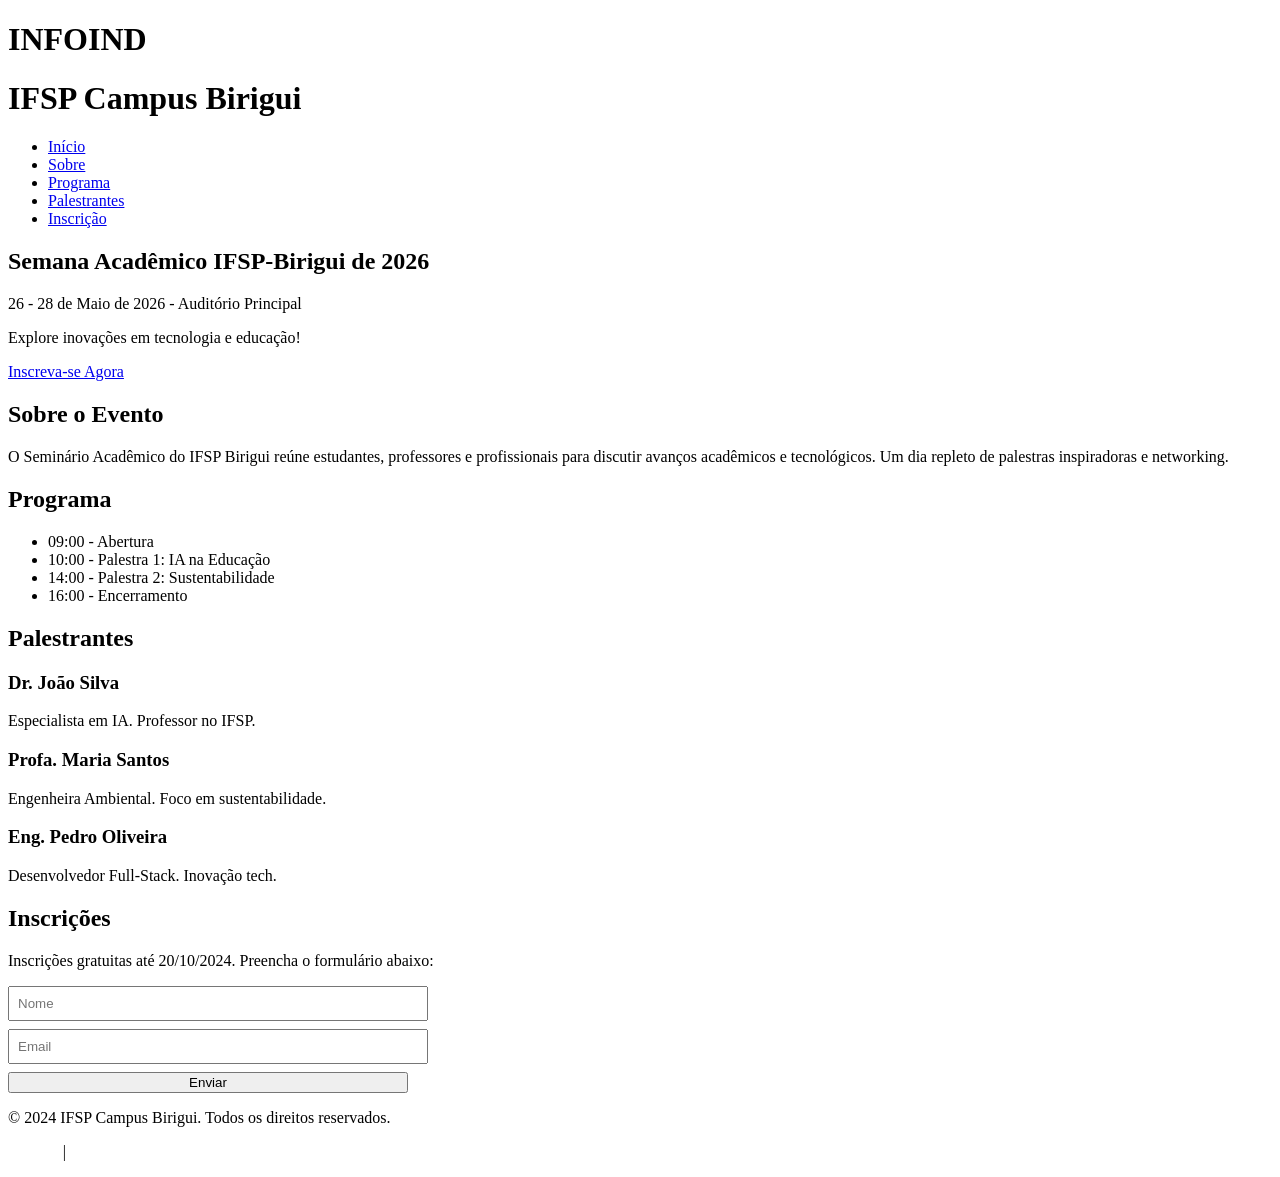
==== index.html @ 5d04b481 "Arquivo1" ====
<!DOCTYPE html>
<html lang="pt-BR">
<head>
    <meta charset="UTF-8">
    <meta name="viewport" content="width=device-width, initial-scale=1.0">
    <title>Seminário Acadêmico IFSP Birigui 2024</title>
    
</head>
<body>
    <header>
        <h1>INFOIND</h1>
        <h1>IFSP Campus Birigui</h1>
        <nav>
            <ul>
                <li><a href="#info">Início</a></li>
                <li><a href="#sobre">Sobre</a></li>
                <li><a href="#programa">Programa</a></li>
                <li><a href="#palestrantes">Palestrantes</a></li>
                <li><a href="#inscricao">Inscrição</a></li>
            </ul>
        </nav>
    </header>

    <main>
        <section id="info">
            <h1>Semana Acadêmico IFSP-Birigui de 2026</h1>
            <p>26 - 28 de Maio de 2026 - Auditório Principal</p>
            <p>Explore inovações em tecnologia e educação!</p>
            <a href="#inscricao" class="btn">Inscreva-se Agora</a>
        </section>

        <section id="sobre">
            <h2>Sobre o Evento</h2>
            <p>O Seminário Acadêmico do IFSP Birigui reúne estudantes, professores e profissionais para discutir avanços acadêmicos e tecnológicos. Um dia repleto de palestras inspiradoras e networking.</p>
        </section>

        <section id="programa">
            <h2>Programa</h2>
            <ul>
                <li>09:00 - Abertura</li>
                <li>10:00 - Palestra 1: IA na Educação</li>
                <li>14:00 - Palestra 2: Sustentabilidade</li>
                <li>16:00 - Encerramento</li>
            </ul>
        </section>

        <section id="palestrantes">
            <h2>Palestrantes</h2>
            <div class="grid">
                <article>
                    
                    <h3>Dr. João Silva</h3>
                    <p>Especialista em IA. Professor no IFSP.</p>
                </article>
                <article>
                    <h3>Profa. Maria Santos</h3>
                    <p>Engenheira Ambiental. Foco em sustentabilidade.</p>
                </article>
                <article>
                    <h3>Eng. Pedro Oliveira</h3>
                    <p>Desenvolvedor Full-Stack. Inovação tech.</p>
                </article>
            </div>
        </section>

        <section id="inscricao">
            <h2>Inscrições</h2>
            <p>Inscrições gratuitas até 20/10/2024. Preencha o formulário abaixo:</p>
            <!-- Placeholder for form -->
            <form style="max-width: 400px;">
                <input type="text" placeholder="Nome" style="width:100%; margin-bottom:0.5rem; padding:0.5rem;">
                <input type="email" placeholder="Email" style="width:100%; margin-bottom:0.5rem; padding:0.5rem;">
                <button type="submit" class="btn" style="width:100%;">Enviar</button>
            </form>
        </section>
    </main>

    <footer>
        <p>&copy; 2024 IFSP Campus Birigui. Todos os direitos reservados.</p>
        <p><a href="#" style="color:white;">Contato</a> | <a href="#" style="color:white;">Redes Sociais</a></p>
    </footer>
</body>
</html>
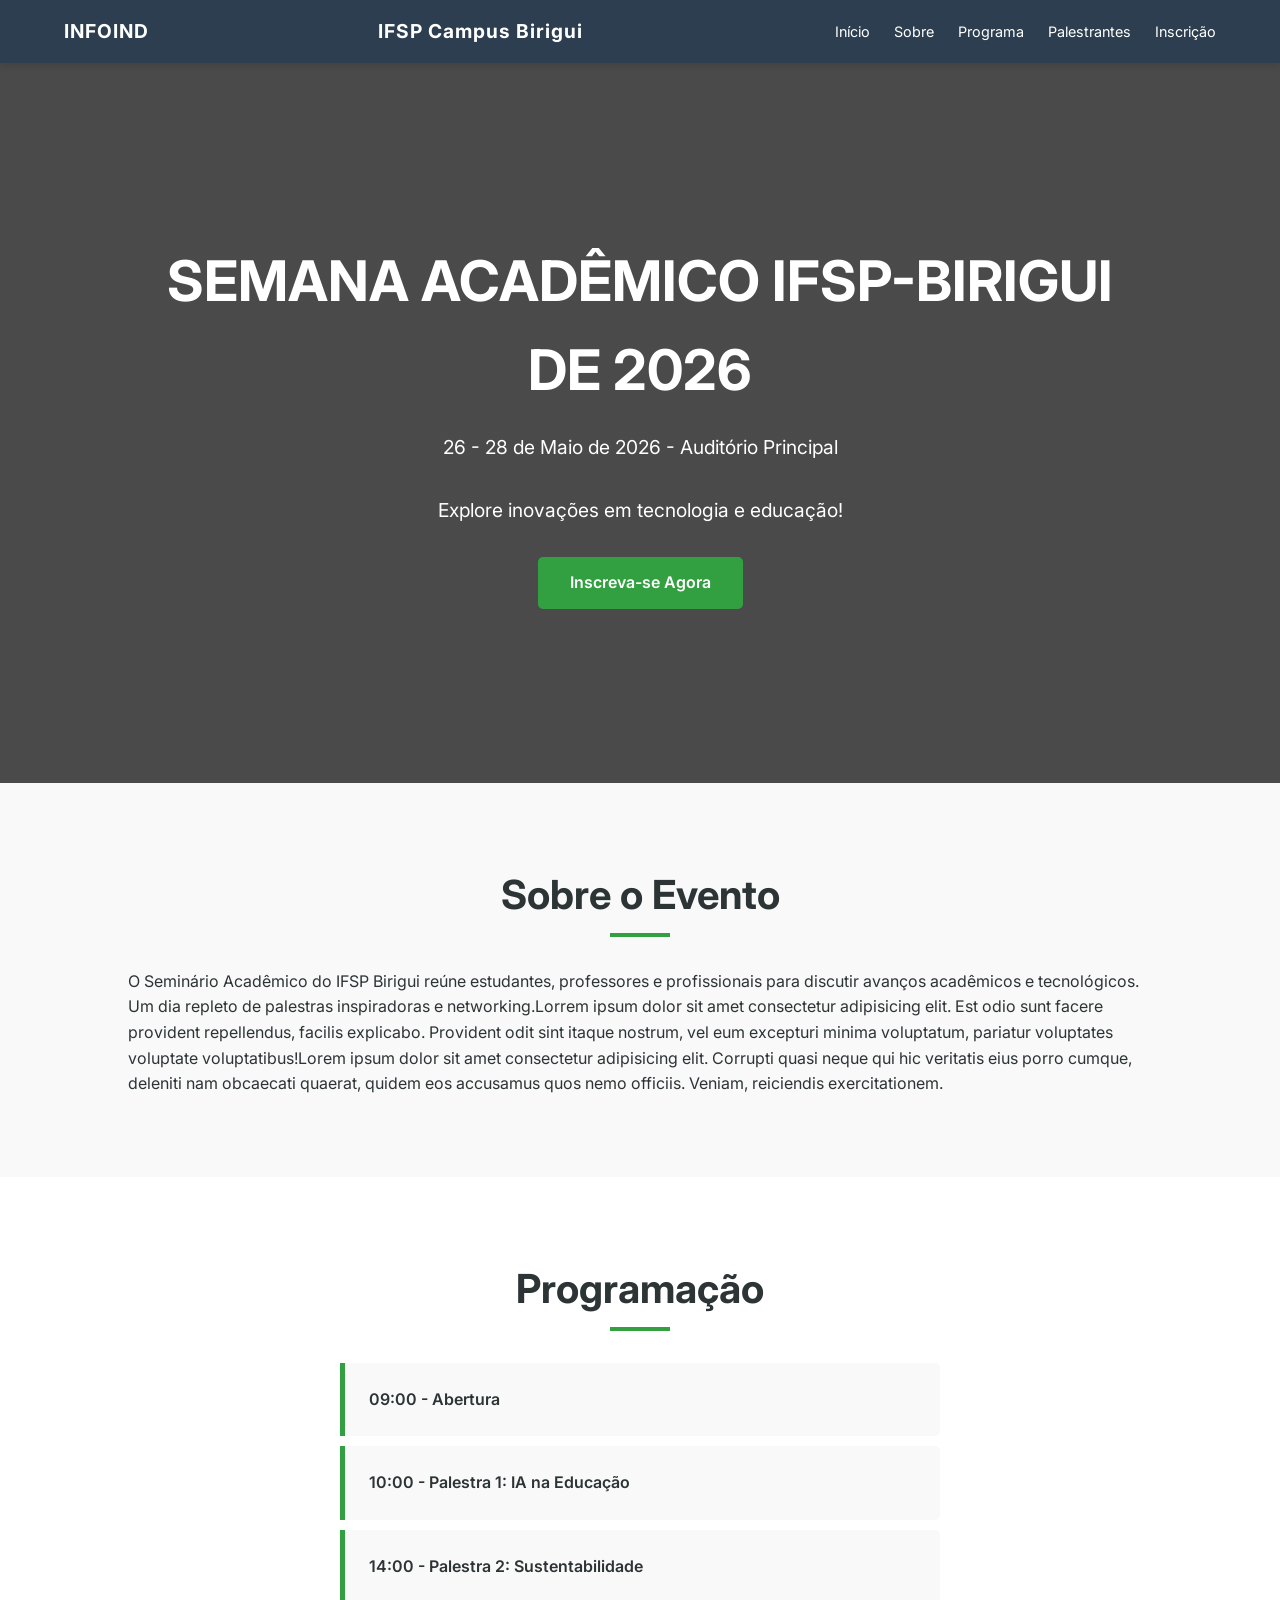
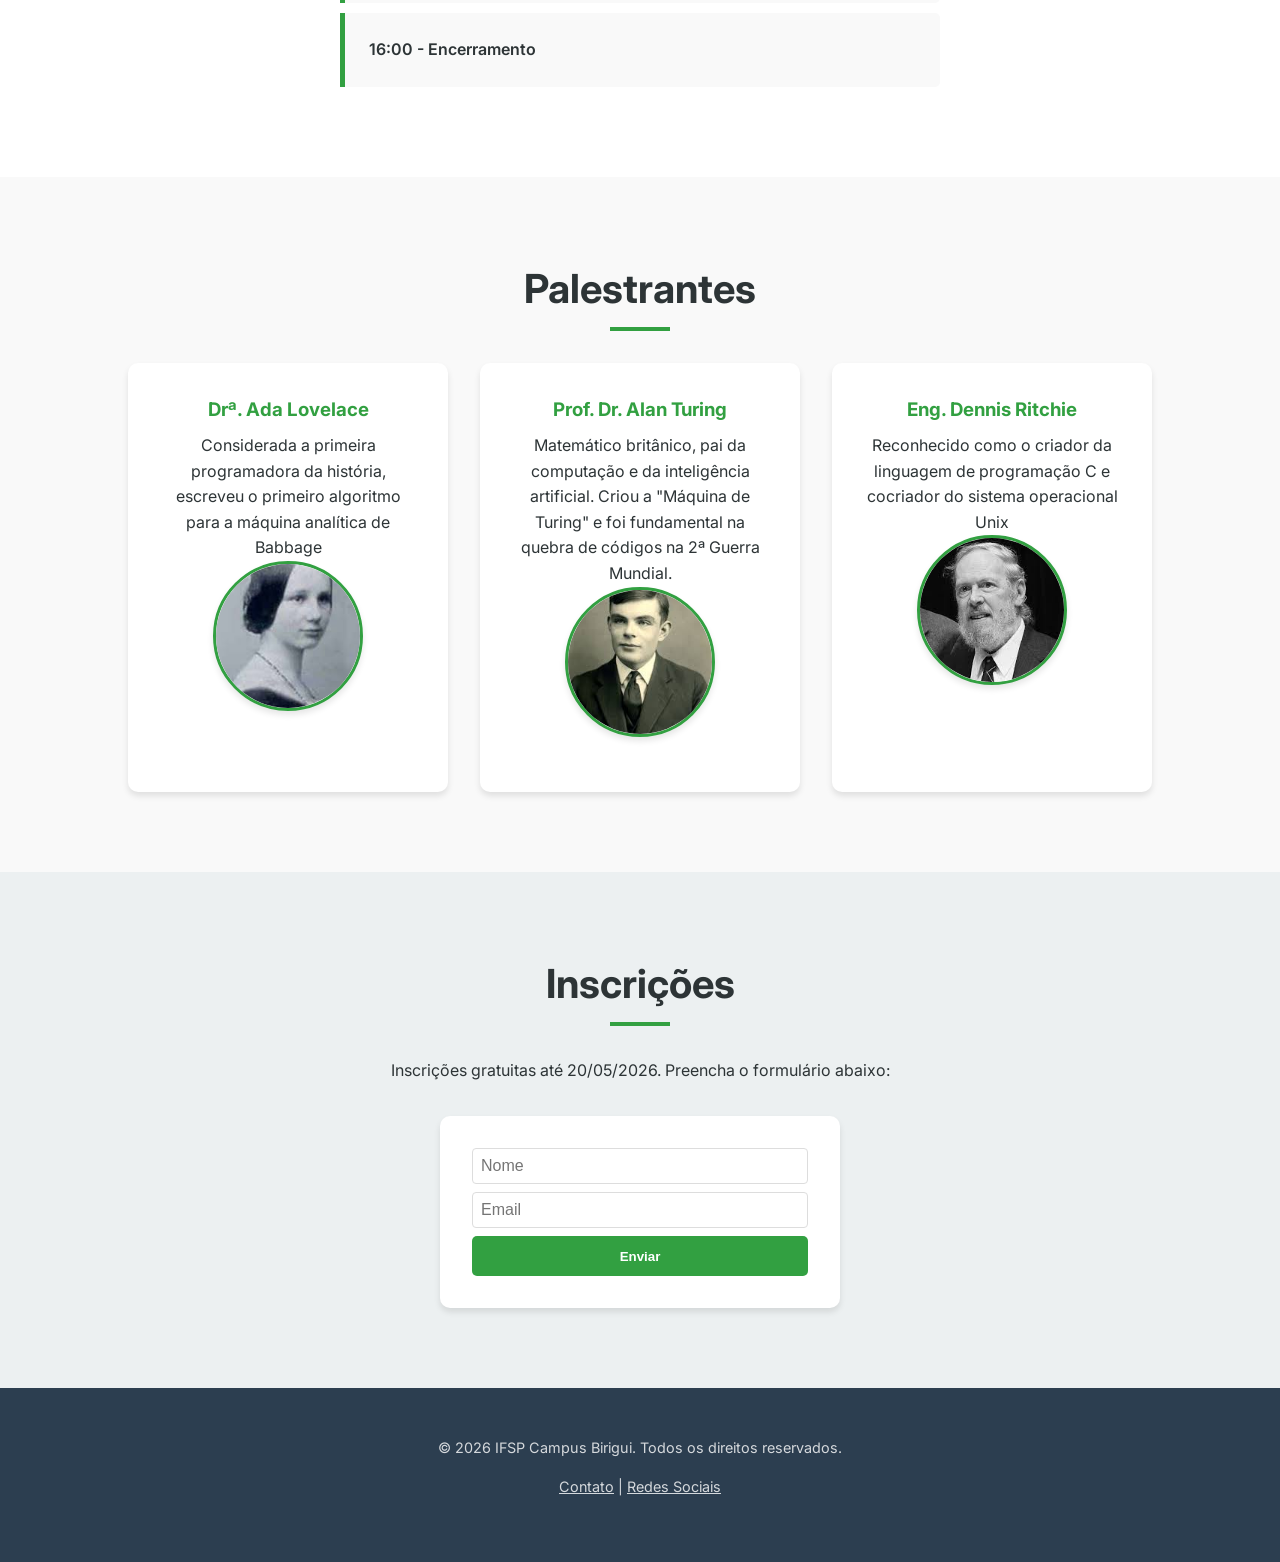
==== commit 5fa641ec: "atualizado Co-authored-by: Copilot <copilot@github.com>" ====
--- a/index.html
+++ b/index.html
@@ -3,6 +3,7 @@
 <head>
     <meta charset="UTF-8">
     <meta name="viewport" content="width=device-width, initial-scale=1.0">
+    <link rel="stylesheet" href="style.css">
     <title>Seminário Acadêmico IFSP Birigui 2024</title>
     
 </head>
@@ -31,11 +32,11 @@
 
         <section id="sobre">
             <h2>Sobre o Evento</h2>
-            <p>O Seminário Acadêmico do IFSP Birigui reúne estudantes, professores e profissionais para discutir avanços acadêmicos e tecnológicos. Um dia repleto de palestras inspiradoras e networking.</p>
+            <p>O Seminário Acadêmico do IFSP Birigui reúne estudantes, professores e profissionais para discutir avanços acadêmicos e tecnológicos. Um dia repleto de palestras inspiradoras e networking.Lorrem ipsum dolor sit amet consectetur adipisicing elit. Est odio sunt facere provident repellendus, facilis explicabo. Provident odit sint itaque nostrum, vel eum excepturi minima voluptatum, pariatur voluptates voluptate voluptatibus!Lorem ipsum dolor sit amet consectetur adipisicing elit. Corrupti quasi neque qui hic veritatis eius porro cumque, deleniti nam obcaecati quaerat, quidem eos accusamus quos nemo officiis. Veniam, reiciendis exercitationem.</p>
         </section>
 
         <section id="programa">
-            <h2>Programa</h2>
+            <h2>Programação</h2>
             <ul>
                 <li>09:00 - Abertura</li>
                 <li>10:00 - Palestra 1: IA na Educação</li>
@@ -47,25 +48,27 @@
         <section id="palestrantes">
             <h2>Palestrantes</h2>
             <div class="grid">
-                <article>
-                    
-                    <h3>Dr. João Silva</h3>
-                    <p>Especialista em IA. Professor no IFSP.</p>
+                <article>                    
+                    <h3>Drª. Ada Lovelace</h3>
+                    <p>Considerada a primeira programadora da história, escreveu o primeiro algoritmo para a máquina analítica de Babbage</p>
+                    <img src="Imagens/Ada.jpg" alt="Foto da Drª. Ada Lovelace" style="">
                 </article>
                 <article>
-                    <h3>Profa. Maria Santos</h3>
-                    <p>Engenheira Ambiental. Foco em sustentabilidade.</p>
+                    <h3>Prof. Dr. Alan Turing</h3>
+                    <p>Matemático britânico, pai da computação e da inteligência artificial. Criou a "Máquina de Turing" e foi fundamental na quebra de códigos na 2ª Guerra Mundial.</p>
+                    <img src="Imagens/Alan.jpg" alt="Foto do Prof. Dr. Alan Turing" style=""> 
                 </article>
                 <article>
-                    <h3>Eng. Pedro Oliveira</h3>
-                    <p>Desenvolvedor Full-Stack. Inovação tech.</p>
+                    <h3>Eng. Dennis Ritchie</h3>
+                    <p>Reconhecido como o criador da linguagem de programação C e cocriador do sistema operacional Unix</p>
+                    <img src="Imagens/Dennis.jpg" alt="Foto do Eng. Dennis Ritchie" style="">
                 </article>
             </div>
         </section>
 
         <section id="inscricao">
             <h2>Inscrições</h2>
-            <p>Inscrições gratuitas até 20/10/2024. Preencha o formulário abaixo:</p>
+            <p>Inscrições gratuitas até 20/05/2026. Preencha o formulário abaixo:</p>
             <!-- Placeholder for form -->
             <form style="max-width: 400px;">
                 <input type="text" placeholder="Nome" style="width:100%; margin-bottom:0.5rem; padding:0.5rem;">
@@ -76,7 +79,7 @@
     </main>
 
     <footer>
-        <p>&copy; 2024 IFSP Campus Birigui. Todos os direitos reservados.</p>
+        <p>&copy; 2026 IFSP Campus Birigui. Todos os direitos reservados.</p>
         <p><a href="#" style="color:white;">Contato</a> | <a href="#" style="color:white;">Redes Sociais</a></p>
     </footer>
 </body>
--- a/style.css
+++ b/style.css
@@ -0,0 +1,280 @@
+/* 1. CONFIGURAÇÕES GLOBAIS E VARIÁVEIS */
+
+/* Importação da fonte Inter via Google Fonts para uma tipografia moderna e legível */
+@import url('https://fonts.googleapis.com/css2?family=Inter:wght@300;400;600;700&display=swap');
+
+:root {
+    /* Variáveis para manter a consistência de cores em todo o documento */
+    --primary-color: #32a041;   /* Verde institucional do IFSP */
+    --secondary-color: #2c3e50; /* Azul escuro para contraste e seriedade */
+    --accent-color: #e74c3c;    /* Vermelho para destaques pontuais */
+    --text-dark: #2d3436;      /* Cinza quase preto para o corpo do texto */
+    --text-light: #ffffff;     /* Branco para textos sobre fundos escuros */
+    --bg-light: #f9f9f9;       /* Fundo cinza muito claro para evitar cansaço visual */
+    --shadow: 0 4px 6px rgba(0, 0, 0, 0.1); /* Sombra suave para profundidade */
+    --transition: all 0.3s ease; /* Tempo padrão para todas as animações/hovers */
+}
+
+/* Reset básico para garantir que o site pareça igual em todos os navegadores */
+* {
+    margin: 0;      /* Remove margens padrão */
+    padding: 0;     /* Remove espaçamentos internos padrão */
+    box-sizing: border-box; /* Garante que padding/border não aumentem o tamanho total do elemento */
+}
+
+body {
+    font-family: 'Inter', sans-serif; /* Aplica a fonte importada ao site todo */
+    line-height: 1.6;               /* Espaçamento entre linhas para melhor leitura */
+    color: var(--text-dark);        /* Aplica a cor de texto padrão */
+    background-color: var(--bg-light); /* Define a cor de fundo da página */
+    scroll-behavior: smooth;        /* Suaviza o movimento ao clicar nos links da Nav */
+}
+
+/* 2. CABEÇALHO (HEADER) E NAVEGAÇÃO */
+
+header {
+    background-color: var(--secondary-color); /* Fundo escuro profissional */
+    color: var(--text-light);                 /* Texto branco */
+    padding: 1rem 5%;                         /* Espaçamento interno (16px topo/base, 5% laterais) */
+    position: sticky;                         /* Mantém o menu fixo no topo ao rolar */
+    top: 0;                                   /* Alinha o menu fixo no topo */
+    z-index: 1000;                            /* Garante que o menu fique acima de todos os elementos */
+    display: flex;                            /* Ativa o Flexbox para alinhar Logo e Nav */
+    justify-content: space-between;           /* Empurra a Logo para a esquerda e Nav para a direita */
+    align-items: center;                      /* Alinha os itens verticalmente ao centro */
+    box-shadow: var(--shadow);                /* Sombra para separar o menu do conteúdo */
+}
+
+header h1 {
+    font-size: 1.2rem;     /* Tamanho da logo discreto e elegante */
+    font-weight: 700;      /* Negrito forte */
+    letter-spacing: 1px;   /* Pequeno espaçamento entre letras para ar tecnológico */
+}
+
+nav ul {
+    display: flex;         /* Coloca os itens do menu um ao lado do outro */
+    list-style: none;      /* Remove as bolinhas da lista */
+}
+
+nav ul li {
+    margin-left: 1.5rem;   /* Espaçamento entre cada link do menu */
+}
+
+nav ul li a {
+    color: var(--text-light);    /* Cor branca para os links */
+    text-decoration: none;       /* Remove o sublinhado padrão */
+    font-weight: 400;            /* Espessura de fonte normal */
+    font-size: 0.9rem;           /* Tamanho levemente reduzido para elegância */
+    transition: var(--transition); /* Suaviza a troca de cor no hover */
+}
+
+nav ul li a:hover {
+    color: var(--primary-color); /* Muda para verde ao passar o mouse */
+}
+
+/* 3. ESTRUTURA DE SEÇÕES E TÍTULOS */
+
+section {
+    padding: 80px 10%; /* Espaçamento generoso entre seções para o design "respirar" */
+}
+
+h2 {
+    font-size: 2.5rem;    /* Títulos de seção grandes e impactantes */
+    margin-bottom: 2rem;  /* Espaço abaixo do título */
+    text-align: center;   /* Centraliza o título */
+    position: relative;   /* Base para o elemento decorativo (after) */
+    padding-bottom: 10px;
+}
+
+/* Detalhe visual: barrinha verde abaixo de cada H2 */
+h2::after {
+    content: '';
+    width: 60px;
+    height: 4px;
+    background: var(--primary-color);
+    position: absolute;
+    bottom: 0;
+    left: 50%;
+    transform: translateX(-50%); /* Centraliza perfeitamente a barra */
+}
+
+/* 4. SEÇÃO HERO (INÍCIO) */
+
+#info {
+    /* Gradiente escuro sobre imagem de fundo para garantir contraste do texto */
+    background: linear-gradient(rgba(0,0,0,0.7), rgba(0,0,0,0.7)), 
+                url('https://images.unsplash.com/photo-1540575861501-7cf05a4b125a?auto=format&fit=crop&w=1350&q=80');
+    background-size: cover;      /* A imagem cobre toda a área disponível */
+    background-position: center; /* Centraliza a imagem de fundo */
+    height: 80vh;                /* Ocupa 80% da altura da tela */
+    display: flex;
+    flex-direction: column;      /* Alinha itens em coluna (H1, P, Botão) */
+    justify-content: center;     /* Centraliza verticalmente */
+    align-items: center;         /* Centraliza horizontalmente */
+    text-align: center;
+    color: var(--text-light);
+}
+
+#info h1 {
+    font-size: 3.5rem;      /* Título principal gigante */
+    margin-bottom: 1rem;
+    text-transform: uppercase; /* Letras maiúsculas para autoridade */
+}
+
+#info p {
+    font-size: 1.2rem;
+    margin-bottom: 2rem;
+}
+
+/* 5. COMPONENTES: BOTÕES */
+
+.btn {
+    display: inline-block;
+    background-color: var(--primary-color); /* Fundo verde */
+    color: white;                           /* Texto branco */
+    padding: 0.8rem 2rem;                   /* Tamanho do botão */
+    text-decoration: none;                  /* Sem sublinhado */
+    border-radius: 5px;                     /* Cantos levemente arredondados */
+    font-weight: 600;                       /* Texto em semi-negrito */
+    transition: var(--transition);          /* Suaviza efeito de hover */
+    border: none;
+    cursor: pointer;
+}
+
+.btn:hover {
+    background-color: #278335;      /* Escurece o verde ao passar o mouse */
+    transform: translateY(-2px);    /* Efeito de "levantar" o botão */
+    box-shadow: 0 5px 15px rgba(0,0,0,0.3); /* Sombra aumenta no hover */
+}
+
+/* 6. SEÇÃO PROGRAMA */
+
+#programa {
+    background-color: white;
+}
+
+#programa ul {
+    list-style: none;
+    max-width: 600px; /* Limita a largura para não ficar muito esticado */
+    margin: 0 auto;   /* Centraliza a lista na página */
+}
+
+#programa li {
+    background: var(--bg-light);         /* Fundo cinza claro */
+    margin-bottom: 10px;                 /* Espaço entre os horários */
+    padding: 1.5rem;                     /* Espaço interno */
+    border-left: 5px solid var(--primary-color); /* Destaque verde na esquerda */
+    border-radius: 0 5px 5px 0;          /* Arredonda apenas o lado direito */
+    font-weight: 600;
+    display: flex;                       /* Alinha horário e título do evento */
+    justify-content: space-between;      /* Empurra o texto para as extremidades */
+}
+
+/* 7. GRID DE PALESTRANTES */
+
+.grid {
+    display: grid; /* Ativa o CSS Grid */
+    /* Cria colunas responsivas: mínimo 250px, máximo 1 fração do espaço */
+    grid-template-columns: repeat(auto-fit, minmax(250px, 1fr));
+    gap: 2rem;     /* Espaçamento entre os cards de palestrantes */
+}
+
+article {
+    background: white;
+    padding: 2rem;
+    border-radius: 10px;
+    text-align: center;
+    box-shadow: var(--shadow);      /* Sombra leve para efeito de card */
+    transition: var(--transition); /* Suaviza o movimento de hover */
+}
+
+article:hover {
+    transform: translateY(-10px); /* Card sobe ao passar o mouse */
+}
+
+article h3 {
+    color: var(--primary-color);
+    margin-bottom: 0.5rem;
+}
+
+/* Estilização das Imagens (Baseado na sua seleção no Guia) */
+img {
+    width: 150px;           /* Largura fixa para manter o círculo perfeito */
+    height: 150px;          /* Altura fixa */
+    object-fit: cover;      /* Corta a imagem para preencher o círculo sem distorcer */
+    border-radius: 50%;     /* Transforma o quadrado em um círculo perfeito */
+    border: 3px solid var(--primary-color); /* Borda verde ao redor da foto */
+    margin-bottom: 1rem;    /* Espaço entre a foto e o nome do palestrante */
+    box-shadow: var(--shadow); /* Profundidade na imagem */
+}
+
+/* 8. FORMULÁRIO DE INSCRIÇÃO */
+
+#inscricao {
+    background-color: #ecf0f1; /* Fundo levemente diferente para destacar o formulário */
+    display: flex;
+    flex-direction: column;
+    align-items: center;
+}
+
+#inscricao form {
+    background: white;
+    padding: 2rem;
+    border-radius: 10px;
+    box-shadow: var(--shadow);
+    margin-top: 2rem;
+    width: 100%;       /* Ocupa a largura total do container pai (limitado no HTML) */
+}
+
+form input {
+    border: 1px solid #ddd !important; /* Borda cinza clara */
+    border-radius: 4px;                /* Cantos arredondados nos campos */
+    font-size: 1rem;
+    padding: 0.8rem;                   /* Aumenta a área de clique/digitação */
+}
+
+form input:focus {
+    outline: none;                    /* Remove a borda azul padrão do navegador */
+    border-color: var(--primary-color) !important; /* Muda borda para verde ao focar */
+}
+
+/* 9. RODAPÉ (FOOTER) */
+
+footer {
+    background-color: var(--secondary-color);
+    color: var(--text-light);
+    text-align: center;
+    padding: 3rem 0;
+}
+
+footer p {
+    margin-bottom: 1rem;
+    font-size: 0.9rem;
+    opacity: 0.8; /* Texto levemente transparente para menos peso visual */
+}
+
+/* 10. RESPONSIVIDADE (MOBILE-FIRST) */
+
+/* Regras aplicadas quando a tela for menor que 768px (Tablets e Celulares) */
+@media (max-width: 768px) {
+    header {
+        flex-direction: column; /* Logo acima do menu no celular */
+        padding: 1rem;
+    }
+    
+    nav ul {
+        margin-top: 1rem;       /* Espaço entre a logo e o menu */
+    }
+    
+    nav ul li {
+        margin: 0 0.7rem;       /* Reduz espaço entre links para caber na tela */
+    }
+
+    #info h1 {
+        font-size: 2.2rem;      /* Diminui o título principal em telas pequenas */
+    }
+    
+    section {
+        padding: 50px 5%;       /* Reduz as margens laterais no celular */
+    }
+}
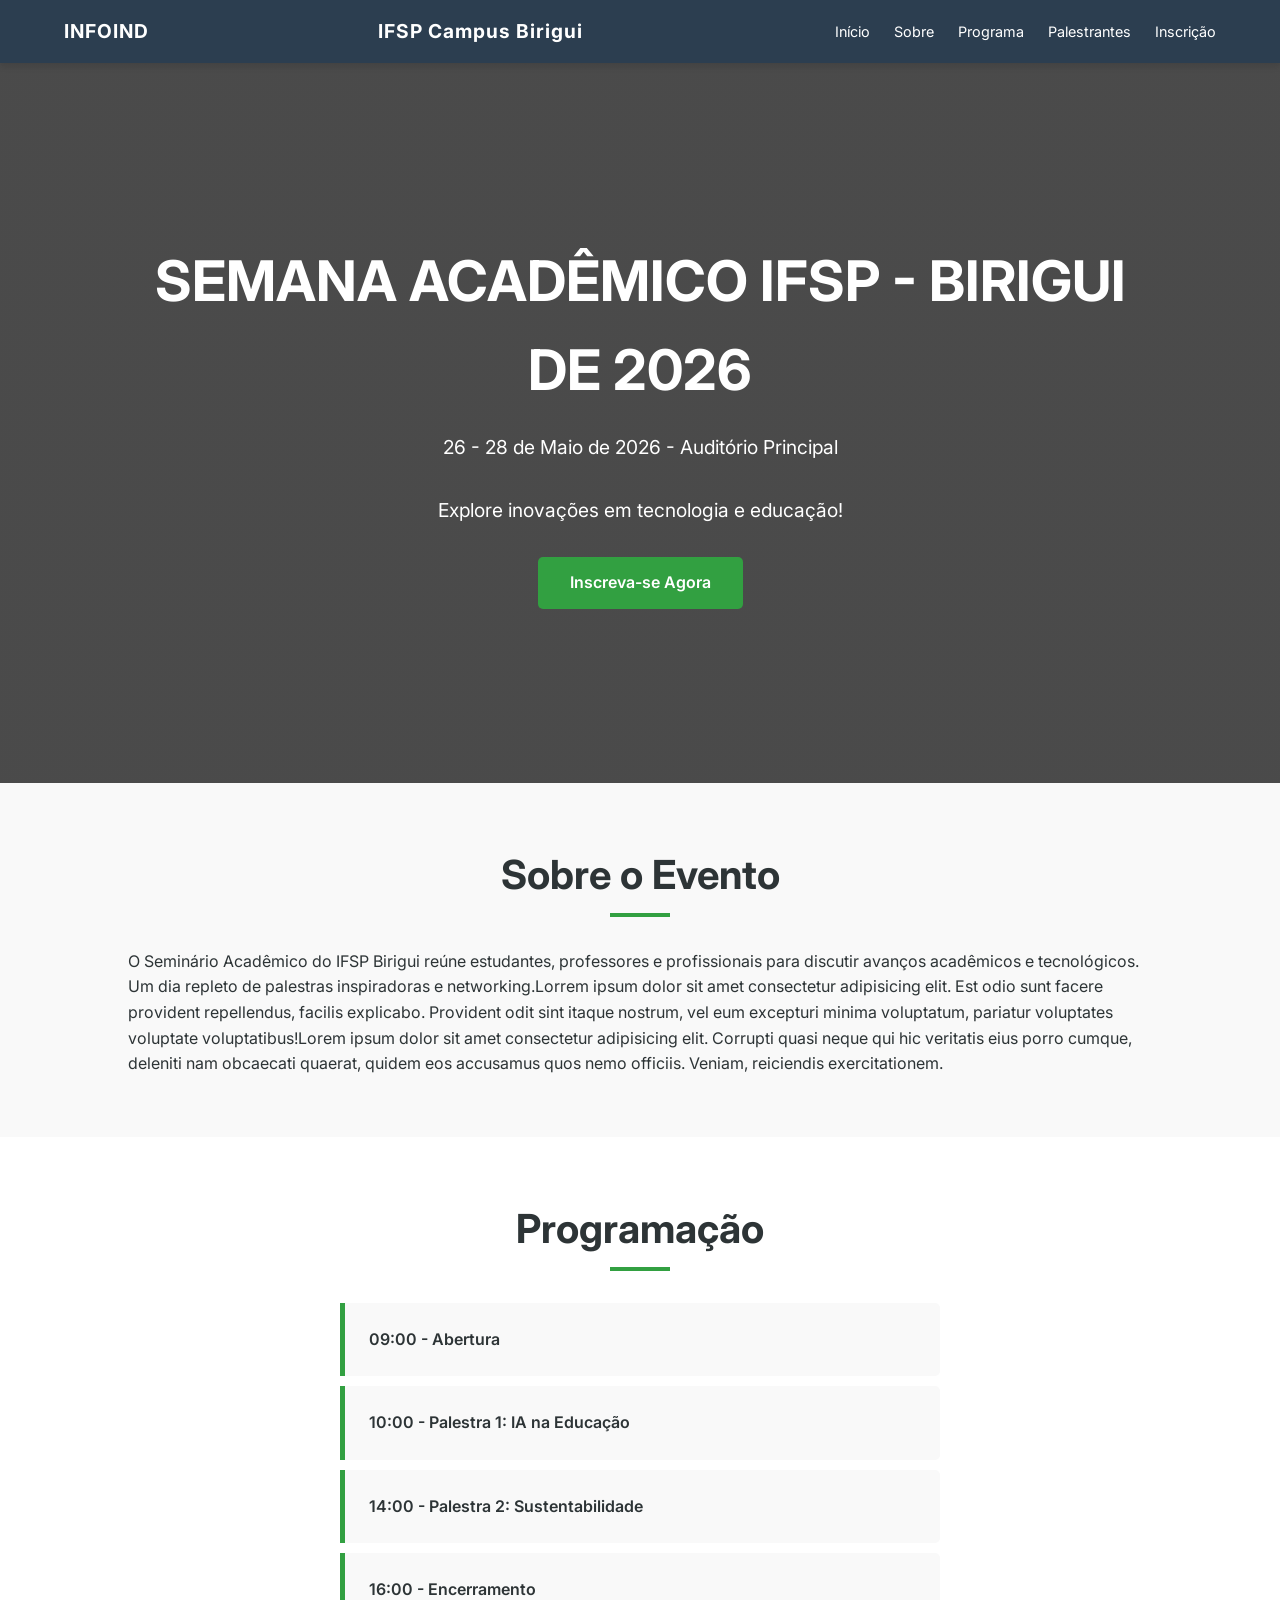
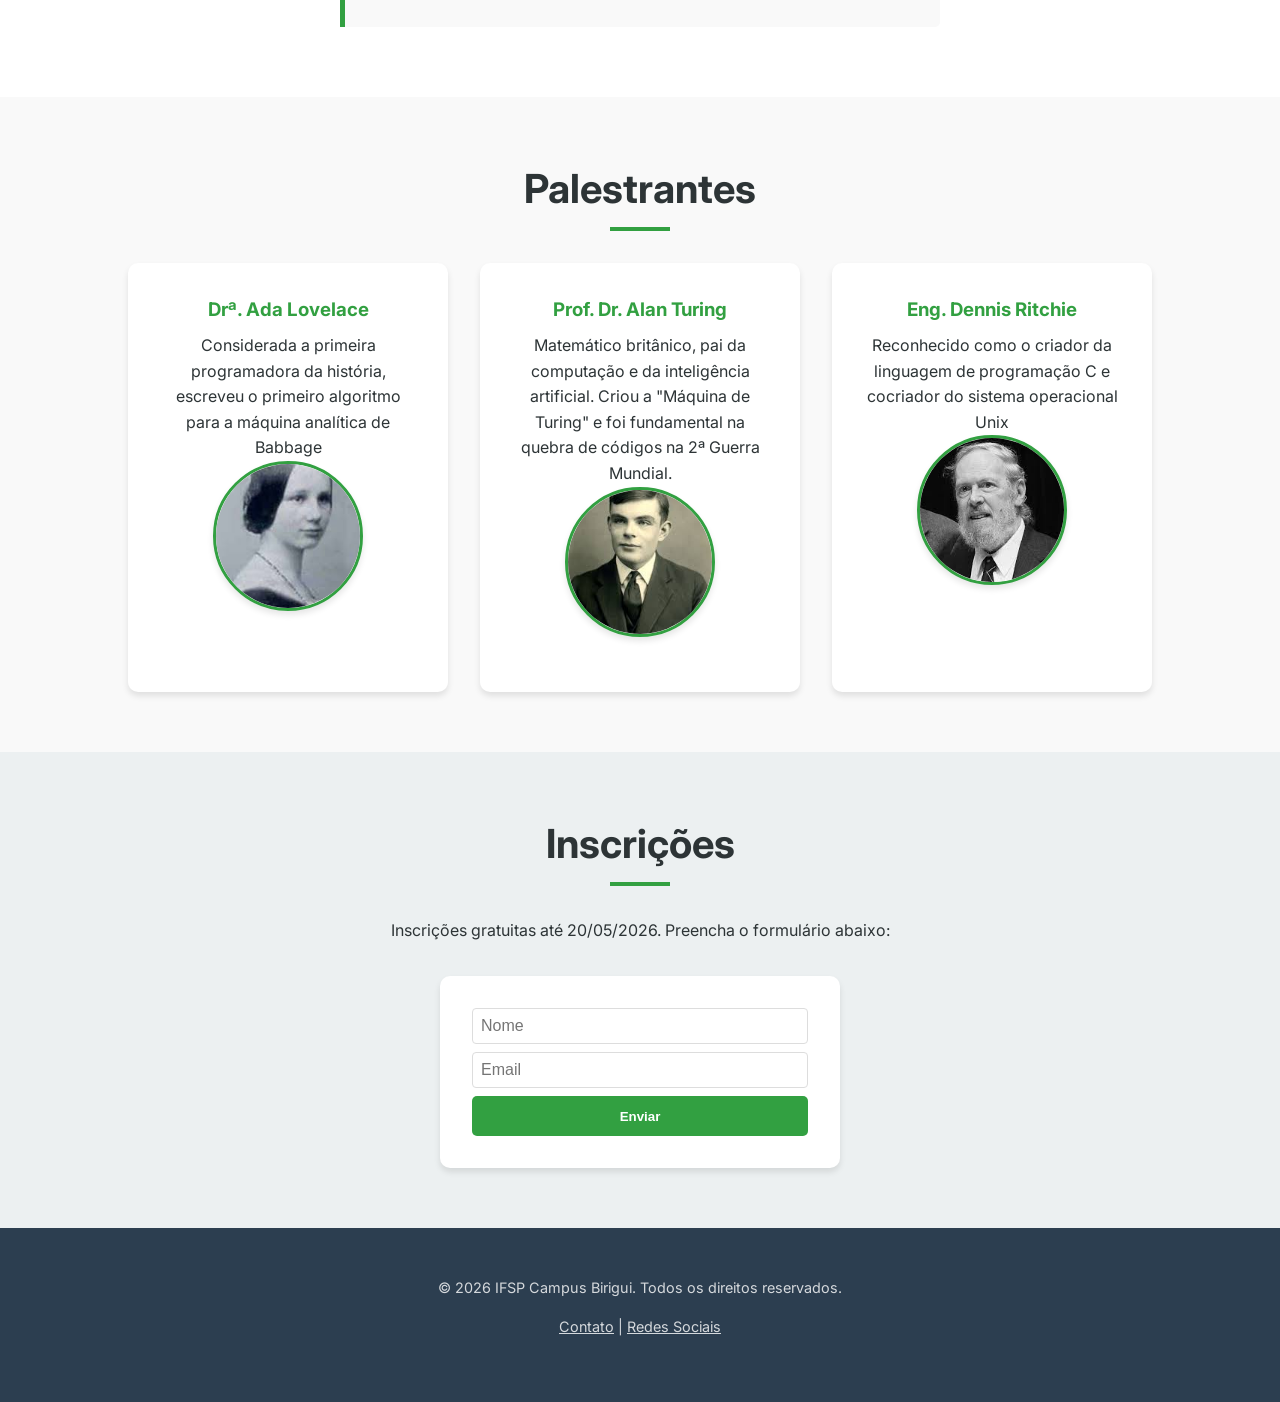
==== commit 39e9dab7: "." ====
--- a/index.html
+++ b/index.html
@@ -24,7 +24,7 @@
 
     <main>
         <section id="info">
-            <h1>Semana Acadêmico IFSP-Birigui de 2026</h1>
+            <h1>Semana Acadêmico IFSP - Birigui de 2026</h1>
             <p>26 - 28 de Maio de 2026 - Auditório Principal</p>
             <p>Explore inovações em tecnologia e educação!</p>
             <a href="#inscricao" class="btn">Inscreva-se Agora</a>
--- a/style.css
+++ b/style.css
@@ -75,7 +75,7 @@
 /* 3. ESTRUTURA DE SEÇÕES E TÍTULOS */
 
 section {
-    padding: 80px 10%; /* Espaçamento generoso entre seções para o design "respirar" */
+    padding: 60px 10%; /* Espaçamento generoso entre seções para o design "respirar" */
 }
 
 h2 {
